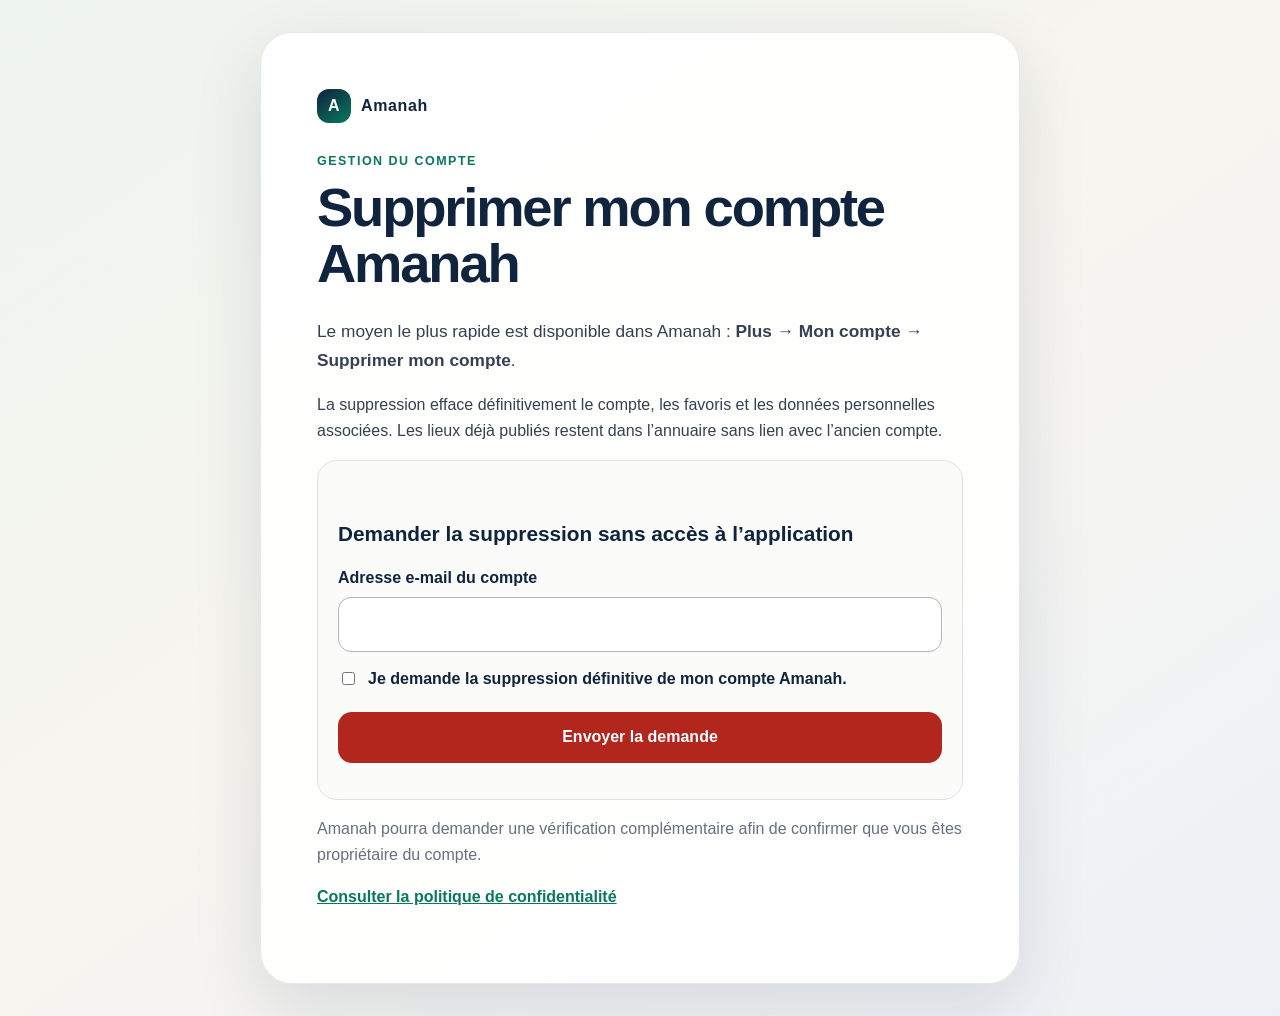
==== account-deletion.html @ bcbdb840 "Publish Amanah legal pages" ====
<!doctype html>
<html lang="fr">
<head>
  <meta charset="utf-8">
  <meta name="viewport" content="width=device-width, initial-scale=1">
  <meta name="robots" content="index,follow">
  <title>Suppression du compte · Amanah</title>
  <link rel="stylesheet" href="./styles.css">
</head>
<body>
  <main>
    <a class="brand" href="./privacy.html"><span class="mark">A</span>Amanah</a>
    <p class="eyebrow">Gestion du compte</p>
    <h1>Supprimer mon compte Amanah</h1>
    <p class="lead">Le moyen le plus rapide est disponible dans Amanah : <strong>Plus → Mon compte → Supprimer mon compte</strong>.</p>
    <p>La suppression efface définitivement le compte, les favoris et les données personnelles associées. Les lieux déjà publiés restent dans l’annuaire sans lien avec l’ancien compte.</p>

    <form id="request-form" class="card">
      <h2>Demander la suppression sans accès à l’application</h2>
      <label for="email">Adresse e-mail du compte</label>
      <input id="email" name="email" type="email" autocomplete="email" required>
      <label class="confirmation">
        <input id="confirm" type="checkbox" required>
        Je demande la suppression définitive de mon compte Amanah.
      </label>
      <button class="button danger" type="submit">Envoyer la demande</button>
      <p id="status" class="status" role="status" aria-live="polite"></p>
    </form>

    <p class="muted">Amanah pourra demander une vérification complémentaire afin de confirmer que vous êtes propriétaire du compte.</p>
    <p><a class="text-link" href="./privacy.html">Consulter la politique de confidentialité</a></p>
  </main>
  <script>
    const endpoint = 'https://czfixxogayyfvwqwjlyd.supabase.co/functions/v1/legal/contact';
    const form = document.getElementById('request-form');
    const status = document.getElementById('status');
    form.addEventListener('submit', async (event) => {
      event.preventDefault();
      const button = form.querySelector('button');
      button.disabled = true;
      status.className = 'status';
      status.textContent = 'Envoi en cours…';
      try {
        const response = await fetch(endpoint, {
          method: 'POST',
          headers: { 'Content-Type': 'application/json' },
          body: JSON.stringify({
            email: form.email.value.trim(),
            requestType: 'account_deletion',
            message: 'Demande de suppression définitive du compte Amanah.',
          }),
        });
        if (!response.ok) throw new Error('La demande n’a pas pu être envoyée.');
        form.reset();
        status.className = 'status success';
        status.textContent = 'Votre demande de suppression a été enregistrée.';
      } catch (error) {
        status.className = 'status error';
        status.textContent = error instanceof Error ? error.message : 'Une erreur est survenue.';
      } finally {
        button.disabled = false;
      }
    });
  </script>
</body>
</html>
---- styles.css ----
:root {
  --navy: #10243e;
  --green: #08785f;
  --cream: #f7f5ef;
  --ink: #172033;
  --muted: #657080;
  --line: #dce3df;
  --danger: #b3261e;
}

* { box-sizing: border-box; }

body {
  margin: 0;
  color: var(--ink);
  background: linear-gradient(145deg, #eef4ee 0%, var(--cream) 48%, #edf1f6 100%);
  font: 16px/1.65 ui-rounded, "SF Pro Rounded", "Segoe UI", sans-serif;
}

main {
  width: min(760px, calc(100% - 32px));
  margin: 32px auto;
  padding: clamp(24px, 6vw, 56px);
  background: rgb(255 255 255 / 92%);
  border: 1px solid rgb(16 36 62 / 10%);
  border-radius: 32px;
  box-shadow: 0 24px 70px rgb(16 36 62 / 12%);
}

.brand {
  display: inline-flex;
  align-items: center;
  gap: 10px;
  margin-bottom: 28px;
  color: var(--navy);
  font-weight: 900;
  letter-spacing: .04em;
  text-decoration: none;
}

.mark {
  display: grid;
  place-items: center;
  width: 34px;
  height: 34px;
  border-radius: 12px;
  color: white;
  background: linear-gradient(145deg, var(--navy), var(--green));
}

h1 {
  margin: .15em 0 .45em;
  color: var(--navy);
  font-size: clamp(2rem, 7vw, 3.4rem);
  line-height: 1.04;
  letter-spacing: -.04em;
}

h2 {
  margin: 1.7em 0 .45em;
  color: var(--navy);
  font-size: 1.3rem;
}

p, li { color: #354052; }

.eyebrow {
  margin: 0;
  color: var(--green);
  font-size: .78rem;
  font-weight: 900;
  letter-spacing: .12em;
  text-transform: uppercase;
}

.lead { font-size: 1.08rem; }

.card, aside {
  padding: 20px;
  border: 1px solid var(--line);
  border-radius: 20px;
  background: #fbfcfa;
}

aside {
  margin-top: 28px;
  background: #fff7e7;
  border-color: #efd59d;
}

label {
  display: block;
  margin: 14px 0 6px;
  color: var(--navy);
  font-weight: 800;
}

input, textarea, select {
  width: 100%;
  padding: 13px 14px;
  border: 1px solid #aeb9b5;
  border-radius: 13px;
  background: white;
  font: inherit;
}

textarea {
  min-height: 150px;
  resize: vertical;
}

.confirmation {
  display: flex;
  align-items: flex-start;
  gap: 10px;
  font-weight: 600;
}

.confirmation input {
  width: auto;
  margin-top: 6px;
}

.button {
  display: inline-flex;
  justify-content: center;
  margin-top: 14px;
  padding: 12px 18px;
  border: 0;
  border-radius: 14px;
  color: white;
  background: var(--green);
  font: inherit;
  font-weight: 900;
  text-decoration: none;
  cursor: pointer;
}

button.button { width: 100%; }
.button.danger { background: var(--danger); }
.button:disabled { opacity: .55; cursor: wait; }
.text-link { color: var(--green); font-weight: 800; }
.muted, .status { color: var(--muted); }
.status.success { color: var(--green); font-weight: 800; }
.status.error { color: var(--danger); font-weight: 800; }

@media (max-width: 520px) {
  main { margin: 12px auto; border-radius: 24px; }
}
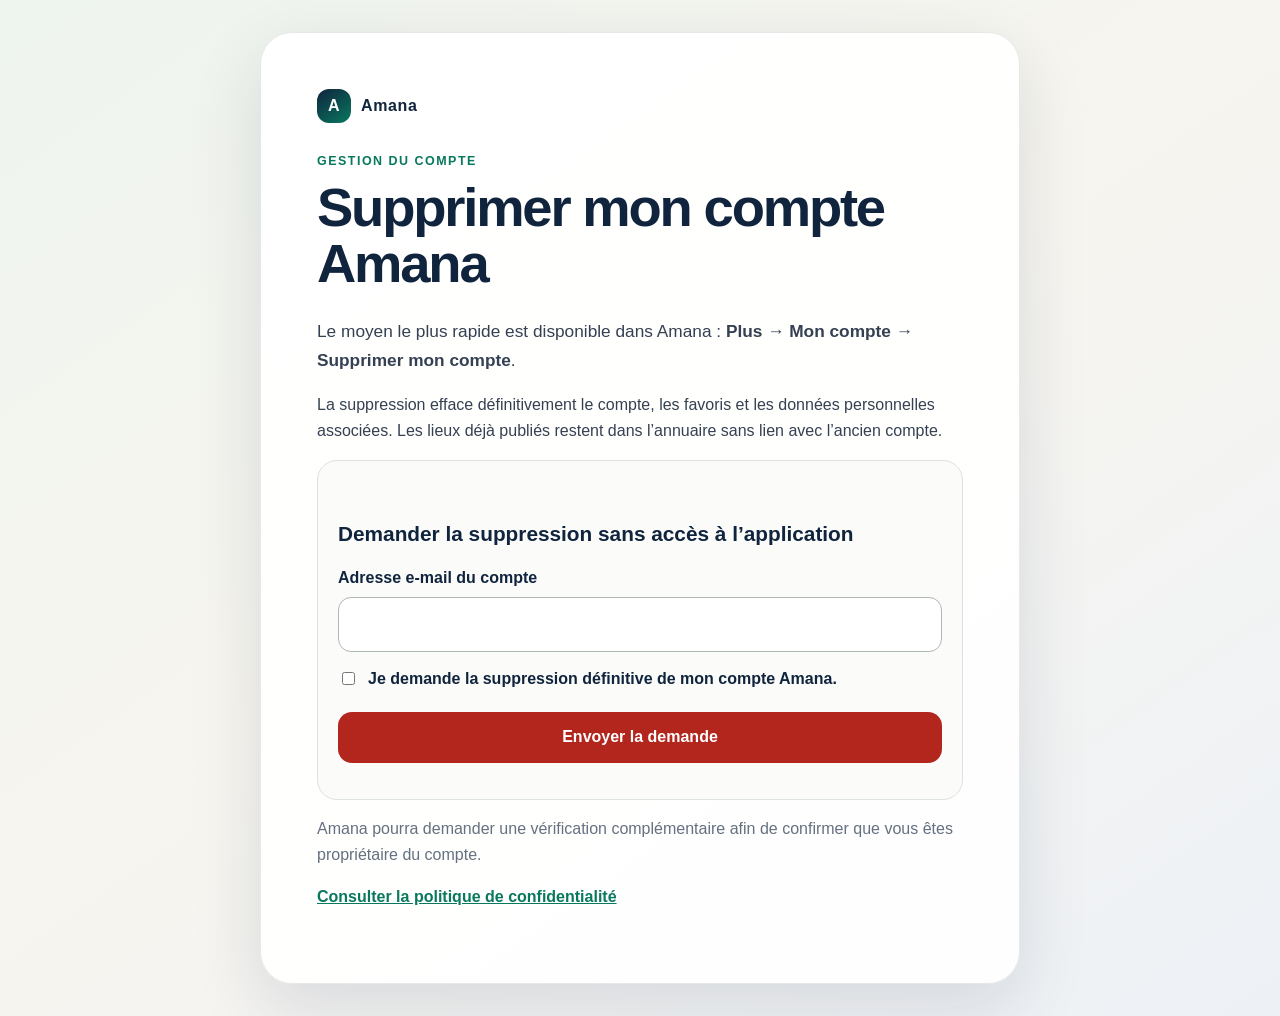
==== commit e0a9b061: "Rename legal site to Amana and document providers" ====
--- a/account-deletion.html
+++ b/account-deletion.html
@@ -4,15 +4,15 @@
   <meta charset="utf-8">
   <meta name="viewport" content="width=device-width, initial-scale=1">
   <meta name="robots" content="index,follow">
-  <title>Suppression du compte · Amanah</title>
+  <title>Suppression du compte · Amana</title>
   <link rel="stylesheet" href="./styles.css">
 </head>
 <body>
   <main>
-    <a class="brand" href="./privacy.html"><span class="mark">A</span>Amanah</a>
+    <a class="brand" href="./privacy.html"><span class="mark">A</span>Amana</a>
     <p class="eyebrow">Gestion du compte</p>
-    <h1>Supprimer mon compte Amanah</h1>
-    <p class="lead">Le moyen le plus rapide est disponible dans Amanah : <strong>Plus → Mon compte → Supprimer mon compte</strong>.</p>
+    <h1>Supprimer mon compte Amana</h1>
+    <p class="lead">Le moyen le plus rapide est disponible dans Amana : <strong>Plus → Mon compte → Supprimer mon compte</strong>.</p>
     <p>La suppression efface définitivement le compte, les favoris et les données personnelles associées. Les lieux déjà publiés restent dans l’annuaire sans lien avec l’ancien compte.</p>
 
     <form id="request-form" class="card">
@@ -21,13 +21,13 @@
       <input id="email" name="email" type="email" autocomplete="email" required>
       <label class="confirmation">
         <input id="confirm" type="checkbox" required>
-        Je demande la suppression définitive de mon compte Amanah.
+        Je demande la suppression définitive de mon compte Amana.
       </label>
       <button class="button danger" type="submit">Envoyer la demande</button>
       <p id="status" class="status" role="status" aria-live="polite"></p>
     </form>
 
-    <p class="muted">Amanah pourra demander une vérification complémentaire afin de confirmer que vous êtes propriétaire du compte.</p>
+    <p class="muted">Amana pourra demander une vérification complémentaire afin de confirmer que vous êtes propriétaire du compte.</p>
     <p><a class="text-link" href="./privacy.html">Consulter la politique de confidentialité</a></p>
   </main>
   <script>
@@ -47,7 +47,7 @@
           body: JSON.stringify({
             email: form.email.value.trim(),
             requestType: 'account_deletion',
-            message: 'Demande de suppression définitive du compte Amanah.',
+            message: 'Demande de suppression définitive du compte Amana.',
           }),
         });
         if (!response.ok) throw new Error('La demande n’a pas pu être envoyée.');
